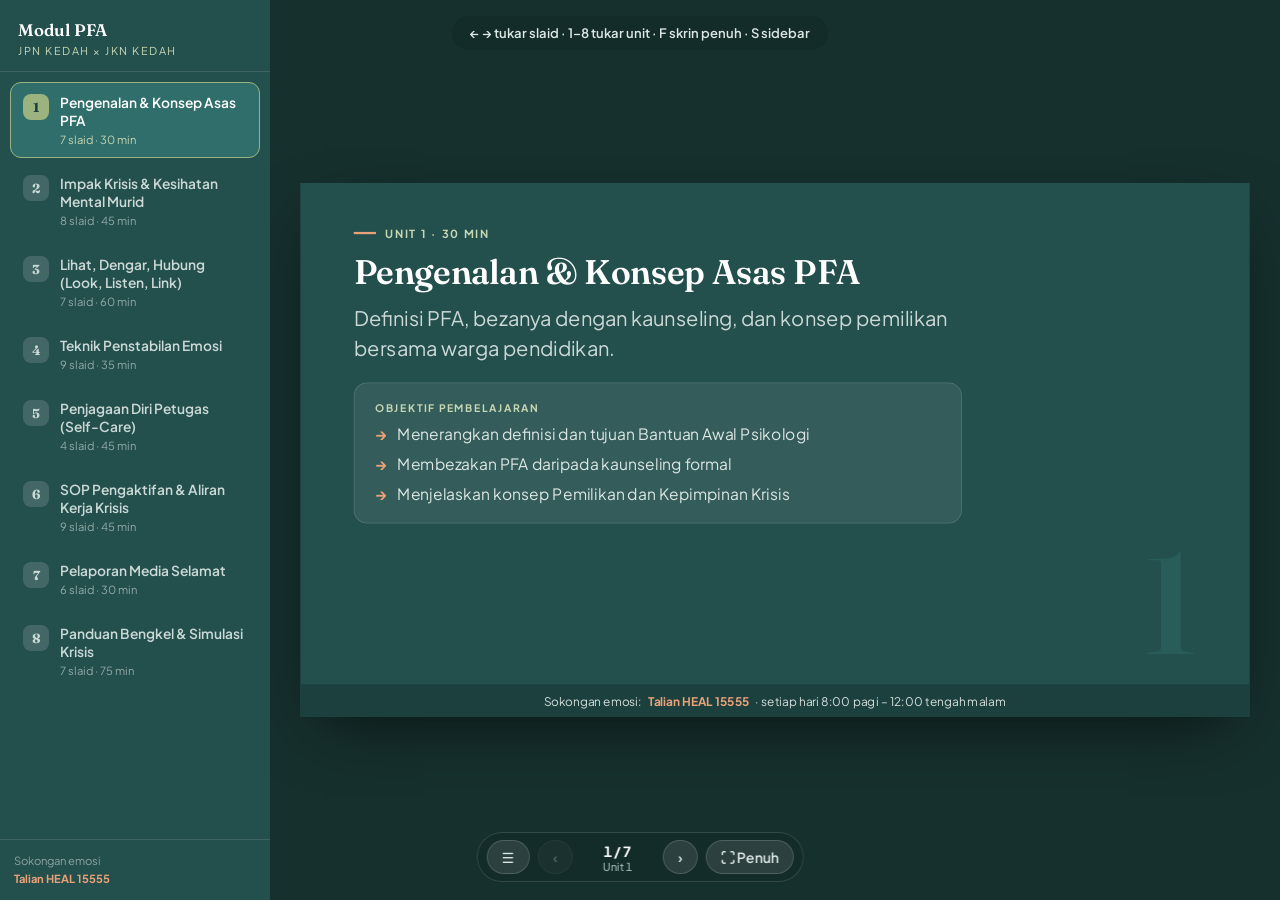
==== slaid.html @ 617cc43a "Add files via upload" ====
<!DOCTYPE html>
<html lang="ms">
<head>
<meta charset="UTF-8">
<meta name="viewport" content="width=device-width, initial-scale=1.0">
<meta name="theme-color" content="#234F4D">
<title>Slaid Modul PFA — 8 Unit · JPN Kedah</title>
<link rel="preconnect" href="https://fonts.googleapis.com">
<link rel="preconnect" href="https://fonts.gstatic.com" crossorigin>
<link href="https://fonts.googleapis.com/css2?family=Fraunces:opsz,wght@9..144,400;9..144,500;9..144,600;9..144,700&family=Plus+Jakarta+Sans:wght@400;500;600;700&display=swap" rel="stylesheet">
<style>
:root{
  --cream:#FAF6EF; --cream-2:#F2ECE0;
  --teal:#2F6E6B; --teal-deep:#234F4D; --teal-xd:#1C403E; --teal-soft:#CFE3E1;
  --sage:#9CB380; --sage-soft:#C7D6B3; --sage-bg:#E7F0E5;
  --amber:#E9A178; --amber-bg:#F7E6DB; --amber-tx:#A85A30;
  --slate:#26403E; --soft:#5A716E; --line:rgba(38,64,62,.14);
  --f-head:'Fraunces',Georgia,serif;
  --f-body:'Plus Jakarta Sans',system-ui,sans-serif;
}
*{box-sizing:border-box;margin:0;padding:0}
html,body{height:100%;overflow:hidden}
body{font-family:var(--f-body);background:#16302E;color:var(--slate);-webkit-font-smoothing:antialiased}

/* ==================== RANGKA ==================== */
.app{display:flex;height:100vh;width:100vw}

/* -------- SIDEBAR -------- */
.sb{
  width:270px;flex:none;background:var(--teal-deep);color:#fff;
  display:flex;flex-direction:column;transition:width .25s ease;overflow:hidden;
}
.sb.tutup{width:0}
.sb-atas{padding:20px 18px 14px;border-bottom:1px solid rgba(255,255,255,.12)}
.sb-atas .jenama{font-family:var(--f-head);font-weight:600;font-size:1.05rem;line-height:1.2;white-space:nowrap}
.sb-atas small{display:block;font-size:.68rem;letter-spacing:.14em;text-transform:uppercase;color:var(--sage-soft);margin-top:.35em}
.sb-list{flex:1;overflow-y:auto;padding:10px 10px 14px}
.sb-list::-webkit-scrollbar{width:6px}
.sb-list::-webkit-scrollbar-thumb{background:rgba(255,255,255,.18);border-radius:99px}
.ub{
  width:100%;text-align:left;font-family:inherit;cursor:pointer;
  background:transparent;border:1px solid transparent;border-radius:11px;
  padding:11px 12px;margin-bottom:5px;color:#CBD9D6;transition:.16s;
  display:flex;gap:11px;align-items:flex-start;
}
.ub:hover{background:rgba(255,255,255,.08);color:#fff}
.ub.on{background:var(--teal);border-color:var(--sage);color:#fff}
.ub .no{
  flex:none;width:26px;height:26px;border-radius:8px;background:rgba(255,255,255,.14);
  display:flex;align-items:center;justify-content:center;
  font-family:var(--f-head);font-weight:700;font-size:.82rem;
}
.ub.on .no{background:var(--sage);color:#1C403E}
.ub .tx{min-width:0;flex:1}
.ub .tx b{display:block;font-size:.86rem;font-weight:600;line-height:1.3;color:#CBD9D6}
.ub.on .tx b{color:#fff}
.ub .tx small{display:block;font-size:.7rem;color:#93AAA7;margin-top:.2em}
.ub.on .tx small{color:var(--sage-soft)}
.sb-bawah{padding:12px 14px;border-top:1px solid rgba(255,255,255,.12);font-size:.7rem;color:#8CA5A2;line-height:1.6}
.sb-bawah b{color:var(--amber)}

/* -------- PENTAS SLAID -------- */
.pentas{
  flex:1;position:relative;display:flex;align-items:center;justify-content:center;
  background:#16302E;overflow:hidden;
}
/* slaid saiz tetap 1280x720 — diskala agar muat. Ini menjamin saiz
   taip yang boleh diramal, tidak kira besar mana skrin projektor. */
.slaid{
  width:1280px;height:720px;flex:none;background:var(--cream);
  transform-origin:center center;position:relative;overflow:hidden;
  box-shadow:0 30px 90px -30px rgba(0,0,0,.7);
}
.slaid.gelap{background:var(--teal-deep);color:#fff}

/* -------- ISI SLAID -------- */
.s-in{position:absolute;inset:0;padding:58px 72px 84px;display:flex;flex-direction:column}
.s-eyebrow{
  font-size:15px;font-weight:700;letter-spacing:.16em;text-transform:uppercase;
  color:var(--teal);display:flex;align-items:center;gap:12px;margin-bottom:18px;flex:none;
}
.s-eyebrow::before{content:"";width:30px;height:3px;background:var(--sage);flex:none}
.gelap .s-eyebrow{color:var(--sage-soft)}
.gelap .s-eyebrow::before{background:var(--amber)}

.s-tajuk{font-family:var(--f-head);font-weight:600;font-size:46px;line-height:1.1;color:var(--slate);flex:none;letter-spacing:-.01em}
.gelap .s-tajuk{color:#fff}
.s-badan{flex:1;display:flex;flex-direction:column;justify-content:center;min-height:0;margin-top:16px;
  font-size:calc(20px * var(--fit,1))}

p.s-teks{font-size:1.35em;line-height:1.5;color:var(--slate)}
.gelap p.s-teks{color:#CBD9D6}
b{color:var(--teal-deep);font-weight:700}
.gelap b{color:var(--sage-soft)}
em{color:var(--teal);font-style:italic}

/* poin */
ul.s-poin{list-style:none;display:flex;flex-direction:column;gap:20px}
ul.s-poin.dua{display:block;columns:2;column-gap:52px}
ul.s-poin.dua li{break-inside:avoid;margin-bottom:16px}
ul.s-poin li{position:relative;padding-left:1.8em;font-size:1.25em;line-height:1.45}
ul.s-poin li::before{
  content:"";position:absolute;left:0;top:.45em;width:.7em;height:.7em;
  border-radius:.2em;background:var(--sage);transform:rotate(45deg);
}
ul.s-poin.padat li{font-size:1.1em}

/* banding */
.s-banding{display:grid;grid-template-columns:1fr 1fr;gap:26px;align-items:start}
.bk{background:#fff;border:1px solid var(--line);border-radius:20px;padding:26px 28px;box-shadow:0 14px 36px -22px rgba(35,79,77,.4)}
.bk h4{font-family:var(--f-head);font-size:1.35em;font-weight:600;color:var(--teal-deep);margin-bottom:16px}
.bk.kanan h4{color:var(--amber-tx)}
.bk ul{list-style:none;display:flex;flex-direction:column;gap:13px}
.bk li{font-size:1.05em;line-height:1.4;padding-left:28px;position:relative;color:var(--slate)}
.bk li::before{content:"";position:absolute;left:2px;top:10px;width:11px;height:11px;border-radius:3px;background:var(--sage);transform:rotate(45deg)}
.bk.kanan li::before{background:var(--amber)}

/* kad */
.s-kad{display:grid;gap:20px}
.s-kad.k2{grid-template-columns:1fr 1fr}
.s-kad.k3{grid-template-columns:repeat(3,1fr)}
.s-kad.k4{grid-template-columns:repeat(2,1fr)}
.kd{background:#fff;border:1px solid var(--line);border-radius:18px;padding:22px 24px;box-shadow:0 12px 30px -20px rgba(35,79,77,.4)}
.kd h4{font-family:var(--f-head);font-size:1.15em;font-weight:600;color:var(--teal-deep);margin-bottom:10px;line-height:1.25}
.kd p{font-size:.95em;line-height:1.5;color:var(--soft)}
.s-kad.k3 .kd h4{font-size:1.05em}
.s-kad.k3 .kd p{font-size:.875em}
.s-kad.k4 .kd{padding:18px 20px}
.s-kad.k4 .kd h4{font-size:1.05em}
.s-kad.k4 .kd p{font-size:.85em}

/* kulit unit */
.kulit-num{font-family:var(--f-head);font-size:190px;font-weight:600;color:var(--teal);opacity:.45;line-height:.8;position:absolute;right:72px;bottom:78px}
.kulit-obj{background:rgba(255,255,255,.08);border:1px solid rgba(255,255,255,.16);border-radius:18px;padding:24px 28px;margin-top:26px;max-width:820px}
.kulit-obj b{display:block;font-size:14px;letter-spacing:.14em;text-transform:uppercase;color:var(--sage-soft);margin-bottom:12px}
.kulit-obj ul{list-style:none;display:flex;flex-direction:column;gap:11px}
.kulit-obj li{font-size:21px;line-height:1.4;color:#DCE7E4;padding-left:30px;position:relative}
.kulit-obj li::before{content:"→";position:absolute;left:0;color:var(--amber);font-weight:700}

/* ==================== KOMPONEN INTERAKTIF ==================== */
.ia-nota{font-size:.95em;color:var(--soft);margin-bottom:16px}

/* piramid */
.ia-pir{display:grid;grid-template-columns:1fr 1fr;gap:34px;align-items:center}
.ia-pir svg{width:100%;max-width:440px;margin:0 auto;display:block}
.ia-pir path{cursor:pointer;transition:opacity .2s}
.ia-pir path:hover{opacity:.85}
.ia-pir path.sel{stroke:var(--slate);stroke-width:4}
.pir-kotak{background:#fff;border:1px solid var(--line);border-radius:18px;padding:24px 26px;min-height:270px}
.pir-kotak .lbl{font-size:.65em;font-weight:700;letter-spacing:.14em;text-transform:uppercase;color:var(--sage)}
.pir-kotak h4{font-family:var(--f-head);font-size:1.3em;color:var(--teal-deep);margin:6px 0 12px}
.pir-kotak p{font-size:.95em;line-height:1.5;color:var(--slate);margin-bottom:10px}
.pir-kotak .siapa{font-size:.85em;color:var(--teal-deep);border-top:1px solid var(--line);padding-top:10px;margin-top:4px}

/* pernafasan */
.ia-nafas{display:flex;flex-direction:column;align-items:center;gap:20px}
.nf-bulat{
  width:300px;height:300px;border-radius:50%;
  background:radial-gradient(circle at 40% 35%,var(--sage-soft),var(--teal));
  display:flex;flex-direction:column;align-items:center;justify-content:center;color:#fff;
  box-shadow:0 26px 60px -26px rgba(47,110,107,.8);transition:transform 1s ease-in-out;
}
.nf-bulat b{font-family:var(--f-head);font-size:52px;line-height:1}
.nf-bulat small{font-size:19px;opacity:.92;margin-top:8px}
.nf-kawal{display:flex;align-items:center;gap:18px}
.nf-btn{
  font-family:inherit;font-size:19px;font-weight:600;cursor:pointer;color:#fff;
  background:var(--teal);border:none;border-radius:12px;padding:12px 28px;transition:.16s;
}
.nf-btn:hover{background:var(--teal-deep)}
.nf-kira{font-size:19px;color:var(--soft);font-weight:600}

/* grounding */
.ia-gr{display:flex;flex-direction:column;gap:12px}
.gr-b{
  display:flex;align-items:center;gap:24px;background:#fff;border:1px solid var(--line);
  border-radius:16px;padding:16px 26px;transition:.25s;
}
.gr-b.aktif{background:var(--sage-bg);border-color:var(--sage);transform:scale(1.02)}
.gr-b .n{font-family:var(--f-head);font-size:2.2em;font-weight:600;color:var(--sage);width:60px;text-align:center;flex:none;line-height:1}
.gr-b b{font-size:1.2em;color:var(--slate);display:block}
.gr-b small{font-size:.95em;color:var(--soft)}

/* validasi */
.ia-val{display:flex;flex-direction:column;gap:14px}
.vl{display:grid;grid-template-columns:1fr 1fr;gap:0;border-radius:16px;overflow:hidden;border:1px solid var(--line)}
.vl>div{padding:16px 22px}
.vl .elak{background:var(--amber-bg)}
.vl .ganti{background:var(--sage-bg);border-left:1px solid var(--line)}
.vl .lbl{font-size:.6em;font-weight:700;letter-spacing:.1em;text-transform:uppercase;margin-bottom:6px;opacity:.75}
.vl .elak .lbl{color:var(--amber-tx)}
.vl .ganti .lbl{color:#3C6B3A}
.vl p{font-size:1em;line-height:1.4;color:var(--slate)}

/* kotak nota bawah slaid */
.s-nota{
  flex:none;margin-top:18px;border-radius:14px;padding:16px 22px;font-size:19px;line-height:1.45;
  background:var(--sage-bg);border:1px solid #CADFC4;
}
.s-nota.amber{background:var(--amber-bg);border-color:#F0CDB6}
.s-nota .lbl{font-weight:700;font-size:14px;letter-spacing:.08em;text-transform:uppercase;color:#3C6B3A;display:block;margin-bottom:5px}
.s-nota.amber .lbl{color:var(--amber-tx)}

/* jalur HEAL pada setiap slaid */
.s-heal{
  position:absolute;left:0;right:0;bottom:0;height:44px;background:var(--slate);
  color:#D3DEDC;font-size:16px;display:flex;align-items:center;justify-content:center;gap:8px;
}
.s-heal b{color:var(--amber)}
.gelap .s-heal{background:var(--teal-xd)}

/* nombor slaid dalam unit */
.s-kaki{position:absolute;right:24px;bottom:56px;font-size:15px;font-weight:600;color:var(--soft)}
.gelap .s-kaki{color:#7E9996}

/* ==================== KAWALAN ==================== */
.kawal{
  position:fixed;bottom:18px;left:50%;transform:translateX(-50%);z-index:50;
  display:flex;align-items:center;gap:8px;
  background:rgba(20,44,42,.92);backdrop-filter:blur(8px);
  border:1px solid rgba(255,255,255,.14);border-radius:999px;padding:7px 9px;
  transition:opacity .4s ease;
}
.kawal.lesap{opacity:0;pointer-events:none}
.kawal button{
  font-family:inherit;font-size:14px;font-weight:600;cursor:pointer;color:#DCE7E4;
  background:rgba(255,255,255,.1);border:1px solid rgba(255,255,255,.16);
  border-radius:999px;padding:7px 14px;transition:.15s;white-space:nowrap;
}
.kawal button:hover{background:rgba(255,255,255,.22);color:#fff}
.kawal button:disabled{opacity:.3;cursor:default}
.kawal .kira{font-size:14px;font-weight:700;color:#fff;padding:0 10px;min-width:74px;text-align:center;font-variant-numeric:tabular-nums}
.kawal .kira small{display:block;font-size:11px;font-weight:500;color:#9FB5B2}

.tip{
  position:fixed;top:16px;left:50%;transform:translateX(-50%);z-index:60;
  background:rgba(20,44,42,.94);color:#DCE7E4;font-size:13px;font-weight:600;
  padding:9px 18px;border-radius:999px;transition:opacity .6s;pointer-events:none;
}

/* zon ketuk */
.zon{position:absolute;top:0;bottom:70px;width:14%;z-index:20;cursor:pointer}
.zon.kiri{left:0}.zon.kanan{right:0}

@media(max-width:720px){
  .sb{position:fixed;inset:0 auto 0 0;z-index:70;box-shadow:0 0 60px rgba(0,0,0,.5)}
  .kawal{bottom:10px}
}
</style>
</head>
<body>

<div class="app">
  <aside class="sb" id="sb">
    <div class="sb-atas">
      <div class="jenama">Modul PFA</div>
      <small>JPN Kedah × JKN Kedah</small>
    </div>
    <div class="sb-list" id="sbList"></div>
    <div class="sb-bawah">
      Sokongan emosi<br><b>Talian HEAL 15555</b>
    </div>
  </aside>

  <div class="pentas" id="pentas">
    <div class="zon kiri" id="zonKiri"></div>
    <div class="zon kanan" id="zonKanan"></div>
    <div class="slaid" id="slaid"></div>
  </div>
</div>

<div class="kawal">
  <button id="bSb" title="Sembunyi/papar senarai unit">☰</button>
  <button id="bPrev">‹</button>
  <div class="kira"><span id="kNo">1 / 1</span><small id="kUnit">Unit 1</small></div>
  <button id="bNext">›</button>
  <button id="bFull" title="Skrin penuh (F)">⛶ Penuh</button>
</div>

<div class="tip" id="tip">← → tukar slaid · 1–8 tukar unit · F skrin penuh · S sidebar</div>

<script src="content.js"></script>
<script>
(function(){
  'use strict';

  /* ---------- pembantu ---------- */
  const $ = s => document.querySelector(s);
  function bersih(t){
    /* {{ISTILAH}} → teks biasa (tooltip tidak berguna semasa dibentangkan) */
    return String(t == null ? '' : t).replace(/\{\{(.+?)\}\}/g, '$1');
  }

  /* ==========================================================
     BINA SLAID DARIPADA content.js
     Setiap unit: 1 slaid kulit + 1 slaid bagi setiap seksyen
     ========================================================== */
  const DECK = UNITS.map(u => {
    const slaid = [];

    /* --- kulit unit --- */
    slaid.push({ jenis:'kulit', unit:u });

    /* --- seksyen --- */
    u.seksyen.forEach(s => slaid.push({ jenis:'seksyen', unit:u, s }));

    return { unit:u, slaid };
  });

  let iu = 0, is = 0;   // indeks unit, indeks slaid dalam unit

  /* ==========================================================
     PENGHASIL HTML BAGI SETIAP JENIS SLAID
     ========================================================== */

  function htmlKulit(u){
    return `
      <div class="s-in">
        <div class="s-eyebrow">Unit ${u.id} · ${bersih(u.tempoh)}</div>
        <h1 class="s-tajuk">${bersih(u.tajuk)}</h1>
        <div class="s-badan" style="justify-content:flex-start">
          <p class="s-teks" style="max-width:900px">${bersih(u.ringkas)}</p>
          <div class="kulit-obj">
            <b>Objektif Pembelajaran</b>
            <ul>${u.objektif.map(o=>`<li>${bersih(o)}</li>`).join('')}</ul>
          </div>
        </div>
        <div class="kulit-num">${u.id}</div>
      </div>`;
  }

  function htmlBawa(u){
    return `
      <div class="s-in">
        <div class="s-eyebrow">Unit ${u.id} · Poin Bawa Balik</div>
        <h1 class="s-tajuk">Tiga perkara untuk diingat</h1>
        <div class="s-badan">
          <ul class="s-poin">
            ${u.bawaBalik.map(b=>`<li>${bersih(b)}</li>`).join('')}
          </ul>
        </div>
      </div>`;
  }

  function htmlSeksyen(u, s, no, jum){
    let badan = '';
    let tajuk = s.tajuk ? bersih(s.tajuk) : bersih(u.tajuk);

    if (s.j === 'prosa') {
      badan = `<p class="s-teks">${bersih(s.teks)}</p>`;
      tajuk = s.tajuk ? bersih(s.tajuk) : bersih(u.tajuk);
    }

    if (s.j === 'poin') {
      const n = s.items.length;
      const kelas = n > 8 ? ' dua' : (n > 4 ? ' padat' : '');
      badan = `<ul class="s-poin${kelas}">
        ${s.items.map(i=>`<li>${bersih(i.t)}</li>`).join('')}
      </ul>`;
    }

    if (s.j === 'banding') {
      badan = `<div class="s-banding">
        <div class="bk"><h4>${bersih(s.kiri.tajuk)}</h4>
          <ul>${s.kiri.items.map(i=>`<li>${bersih(i)}</li>`).join('')}</ul></div>
        <div class="bk kanan"><h4>${bersih(s.kanan.tajuk)}</h4>
          <ul>${s.kanan.items.map(i=>`<li>${bersih(i)}</li>`).join('')}</ul></div>
      </div>`;
    }

    if (s.j === 'kad') {
      const n = s.items.length;
      const kelas = n <= 2 ? 'k2' : (n === 3 ? 'k3' : 'k4');
      badan = `<div class="s-kad ${kelas}">
        ${s.items.map(i=>`<div class="kd">
          <h4>${bersih(i.tajuk)}</h4><p>${bersih(i.isi)}</p>
        </div>`).join('')}
      </div>`;
    }

    if (s.j === 'ia') {
      badan = `${s.nota ? `<div class="ia-nota">${bersih(s.nota)}</div>` : ''}
        <div data-ia="${s.komponen}"></div>`;
    }

    return `
      <div class="s-in">
        <div class="s-eyebrow">Unit ${u.id} · ${bersih(u.tajuk)}</div>
        <h1 class="s-tajuk">${tajuk}</h1>
        <div class="s-badan">${badan}</div>
        <div class="s-kaki">${no} / ${jum}</div>
      </div>`;
  }

  /* ==========================================================
     KOMPONEN INTERAKTIF (versi besar untuk projektor)
     ========================================================== */

  function pasangPiramid(el){
    const pts = [
      'M640 60 L735 200 L545 200 Z',
      'M545 200 L735 200 L810 330 L470 330 Z',
      'M470 330 L810 330 L890 465 L390 465 Z',
      'M390 465 L890 465 L975 610 L305 610 Z'
    ];
    const urut = [3,2,1,0];   // atas → bawah = lapisan 4,3,2,1
    el.innerHTML = `<div class="ia-pir">
      <svg viewBox="240 40 800 600">
        ${pts.map((d,i)=>`<path d="${d}" fill="${PIRAMID[urut[i]].warna}" data-l="${urut[i]}"/>`).join('')}
        ${pts.map((d,i)=>{
          const L = PIRAMID[urut[i]];
          const y = [150, 275, 410, 555][i];
          return `<text x="640" y="${y}" text-anchor="middle" fill="#fff"
                   font-size="30" font-weight="700" font-family="Fraunces,serif"
                   style="pointer-events:none">${L.no}</text>`;
        }).join('')}
      </svg>
      <div class="pir-kotak" id="pirBox"></div>
    </div>`;

    const kotak = el.querySelector('#pirBox');
    function papar(i){
      const L = PIRAMID[i];
      kotak.innerHTML = `<div class="lbl">Lapisan ${L.no} · ${bersih(L.en)}</div>
        <h4>${bersih(L.nama)}</h4>
        <p><b>Fokus:</b> ${bersih(L.fokus)}</p>
        <p><b>Aplikasi:</b> ${bersih(L.aplikasi)}</p>
        <div class="siapa"><b>Diterajui:</b> ${bersih(L.siapa)}</div>`;
      el.querySelectorAll('path').forEach(p=>p.classList.toggle('sel', +p.dataset.l === i));
    }
    el.querySelectorAll('path').forEach(p=>{
      p.onclick = () => papar(+p.dataset.l);
    });
    papar(2);   // mula pada Lapisan 3 — tempat PFA berada
  }

  function pasangNafas(el){
    el.innerHTML = `<div class="ia-nafas">
      <div class="nf-bulat" id="nfB"><b id="nfF">4·7·8</b><small id="nfS">tekan mula</small></div>
      <div class="nf-kawal">
        <button class="nf-btn" id="nfGo">Mula</button>
        <span class="nf-kira" id="nfK">Kitaran 0</span>
      </div>
    </div>`;
    const fasa = [
      { n:'Tarik nafas', d:4, sk:1.16 },
      { n:'Tahan',       d:7, sk:1.16 },
      { n:'Hembus',      d:8, sk:.80 }
    ];
    let jalan=false, fi=0, baki=0, kit=0, timer=null;
    const B=el.querySelector('#nfB'), F=el.querySelector('#nfF'),
          S=el.querySelector('#nfS'), K=el.querySelector('#nfK'),
          G=el.querySelector('#nfGo');

    function mulaFasa(){
      const f = fasa[fi];
      baki = f.d;
      S.textContent = f.n;
      B.style.transitionDuration = f.d + 's';
      B.style.transform = 'scale(' + f.sk + ')';
      F.textContent = baki;
    }
    function detik(){
      baki--;
      if (baki <= 0){
        fi++;
        if (fi >= fasa.length){ fi = 0; kit++; K.textContent = 'Kitaran ' + kit; }
        mulaFasa();
      } else {
        F.textContent = baki;
      }
    }
    G.onclick = () => {
      jalan = !jalan;
      if (jalan){
        G.textContent = 'Henti'; fi = 0; mulaFasa();
        timer = setInterval(detik, 1000);
      } else {
        G.textContent = 'Mula'; clearInterval(timer);
        B.style.transitionDuration = '.6s'; B.style.transform = 'scale(1)';
        F.textContent = '4·7·8'; S.textContent = 'tekan mula';
      }
    };
    el._henti = () => { clearInterval(timer); };
  }

  function pasangGrounding(el){
    el.innerHTML = `<div class="ia-gr">
      ${GROUNDING.map((g,i)=>`<div class="gr-b" data-i="${i}">
        <div class="n">${g.n}</div>
        <div><b>${bersih(g.deria)}</b><small>${bersih(g.arahan)}</small></div>
      </div>`).join('')}
    </div>`;
    let i = -1, timer = null;
    const baris = el.querySelectorAll('.gr-b');
    baris.forEach(b => b.onclick = () => {
      i = +b.dataset.i;
      baris.forEach((x,n)=>x.classList.toggle('aktif', n === i));
    });
    el._henti = () => clearInterval(timer);
  }

  function pasangValidasi(el){
    el.innerHTML = `<div class="ia-val">
      ${VALIDASI.map(v=>`<div class="vl">
        <div class="elak"><div class="lbl">Elakkan · ${bersih(v.kategori)}</div><p>${bersih(v.buruk)}</p></div>
        <div class="ganti"><div class="lbl">Gantikan dengan</div><p>${bersih(v.baik)}</p></div>
      </div>`).join('')}
    </div>`;
  }

  const IA = { piramid:pasangPiramid, nafas:pasangNafas, grounding:pasangGrounding, validasi:pasangValidasi };

  /* ==========================================================
     PAPARAN
     ========================================================== */
  const slaidEl = $('#slaid');
  let iaAktif = null;

  function render(){
    const d = DECK[iu];
    const item = d.slaid[is];
    if (iaAktif && iaAktif._henti) iaAktif._henti();
    iaAktif = null;

    slaidEl.classList.toggle('gelap', item.jenis === 'kulit');

    let html = '';
    if (item.jenis === 'kulit')        html = htmlKulit(item.unit);
    else if (item.jenis === 'bawa')    html = htmlBawa(item.unit);
    else                               html = htmlSeksyen(item.unit, item.s, is, d.slaid.length - 1);

    slaidEl.innerHTML = html +
      `<div class="s-heal">Sokongan emosi: <b>Talian HEAL 15555</b> · setiap hari 8:00 pagi – 12:00 tengah malam</div>`;

    /* pasang komponen interaktif jika ada */
    const kotakIA = slaidEl.querySelector('[data-ia]');
    if (kotakIA){
      const f = IA[kotakIA.dataset.ia];
      if (f){ f(kotakIA); iaAktif = kotakIA; }
    }

    autoSuai();

    $('#kNo').textContent = (is + 1) + ' / ' + d.slaid.length;
    $('#kUnit').textContent = 'Unit ' + d.unit.id;
    $('#bPrev').disabled = (iu === 0 && is === 0);
    $('#bNext').disabled = (iu === DECK.length - 1 && is === d.slaid.length - 1);

    document.querySelectorAll('.ub').forEach((b,n)=>b.classList.toggle('on', n === iu));
    muat();
  }

  /* Auto-suai: kecilkan teks sedikit demi sedikit sehingga kandungan
     muat dalam tinggi slaid. Melindungi daripada limpahan jika kandungan
     dikemas kini kemudian. */
  function autoSuai(){
    const badan = slaidEl.querySelector('.s-badan');
    if (!badan) return;
    let f = 1;
    badan.style.setProperty('--fit', f);
    let jaga = 0;
    while (badan.scrollHeight > badan.clientHeight + 1 && f > 0.60 && jaga < 24){
      f -= 0.04; jaga++;
      badan.style.setProperty('--fit', f.toFixed(2));
    }
  }

  /* skala slaid 1280x720 supaya muat dalam pentas */
  function muat(){
    const p = $('#pentas');
    const sk = Math.min(p.clientWidth / 1280, p.clientHeight / 720) * 0.94;
    slaidEl.style.transform = 'scale(' + sk + ')';
  }

  function pergiUnit(n){
    if (n < 0 || n >= DECK.length) return;
    iu = n; is = 0; render();
  }
  function seterusnya(){
    const d = DECK[iu];
    if (is < d.slaid.length - 1){ is++; render(); }
    else if (iu < DECK.length - 1){ iu++; is = 0; render(); }
  }
  function sebelum(){
    if (is > 0){ is--; render(); }
    else if (iu > 0){ iu--; is = DECK[iu].slaid.length - 1; render(); }
  }

  /* ---------- sidebar ---------- */
  $('#sbList').innerHTML = DECK.map((d,i)=>`
    <button class="ub" data-u="${i}">
      <span class="no">${d.unit.id}</span>
      <span class="tx"><b>${bersih(d.unit.tajuk)}</b><small>${d.slaid.length} slaid · ${bersih(d.unit.tempoh)}</small></span>
    </button>`).join('');
  document.querySelectorAll('.ub').forEach(b => b.onclick = () => pergiUnit(+b.dataset.u));

  /* ---------- kawalan ---------- */
  $('#bNext').onclick = seterusnya;
  $('#bPrev').onclick = sebelum;
  $('#zonKanan').onclick = seterusnya;
  $('#zonKiri').onclick = sebelum;
  $('#bSb').onclick = () => { $('#sb').classList.toggle('tutup'); setTimeout(muat, 280); };
  $('#bFull').onclick = () => {
    if (!document.fullscreenElement) document.documentElement.requestFullscreen().catch(()=>{});
    else document.exitFullscreen().catch(()=>{});
  };

  document.addEventListener('keydown', e => {
    if (e.ctrlKey || e.metaKey || e.altKey) return;
    if (e.key === 'ArrowRight' || e.key === 'PageDown' || e.key === ' '){ e.preventDefault(); seterusnya(); }
    else if (e.key === 'ArrowLeft' || e.key === 'PageUp'){ e.preventDefault(); sebelum(); }
    else if (e.key === 'Home'){ is = 0; render(); }
    else if (e.key === 'End'){ is = DECK[iu].slaid.length - 1; render(); }
    else if (e.key >= '1' && e.key <= '8'){ pergiUnit(+e.key - 1); }
    else if (e.key === 's' || e.key === 'S'){ $('#bSb').click(); }
    else if (e.key === 'f' || e.key === 'F'){ $('#bFull').click(); }
  });

  /* sapuan skrin */
  let x0 = null, y0 = null;
  document.addEventListener('touchstart', e => { x0 = e.touches[0].clientX; y0 = e.touches[0].clientY; }, {passive:true});
  document.addEventListener('touchend', e => {
    if (x0 === null) return;
    const dx = e.changedTouches[0].clientX - x0, dy = e.changedTouches[0].clientY - y0;
    if (Math.abs(dx) > 60 && Math.abs(dx) > Math.abs(dy)) dx < 0 ? seterusnya() : sebelum();
    x0 = null; y0 = null;
  }, {passive:true});

  /* Kawalan lesap apabila tetikus diam — supaya slaid penuh tidak terhalang
     semasa pembentangan. Ia muncul semula sebaik tetikus digerakkan. */
  (function(){
    const bar = document.querySelector('.kawal');
    let t = null;
    function bangun(){
      bar.classList.remove('lesap');
      clearTimeout(t);
      t = setTimeout(()=> bar.classList.add('lesap'), 2600);
    }
    ['mousemove','keydown','touchstart','click'].forEach(ev =>
      document.addEventListener(ev, bangun, {passive:true}));
    bar.addEventListener('mouseenter', ()=>{ clearTimeout(t); bar.classList.remove('lesap'); });
    bangun();
  })();

  window.addEventListener('resize', muat);
  document.addEventListener('fullscreenchange', () => setTimeout(muat, 120));

  setTimeout(()=>{ $('#tip').style.opacity = '0'; }, 5200);
  render();
})();
</script>
</body>
</html>
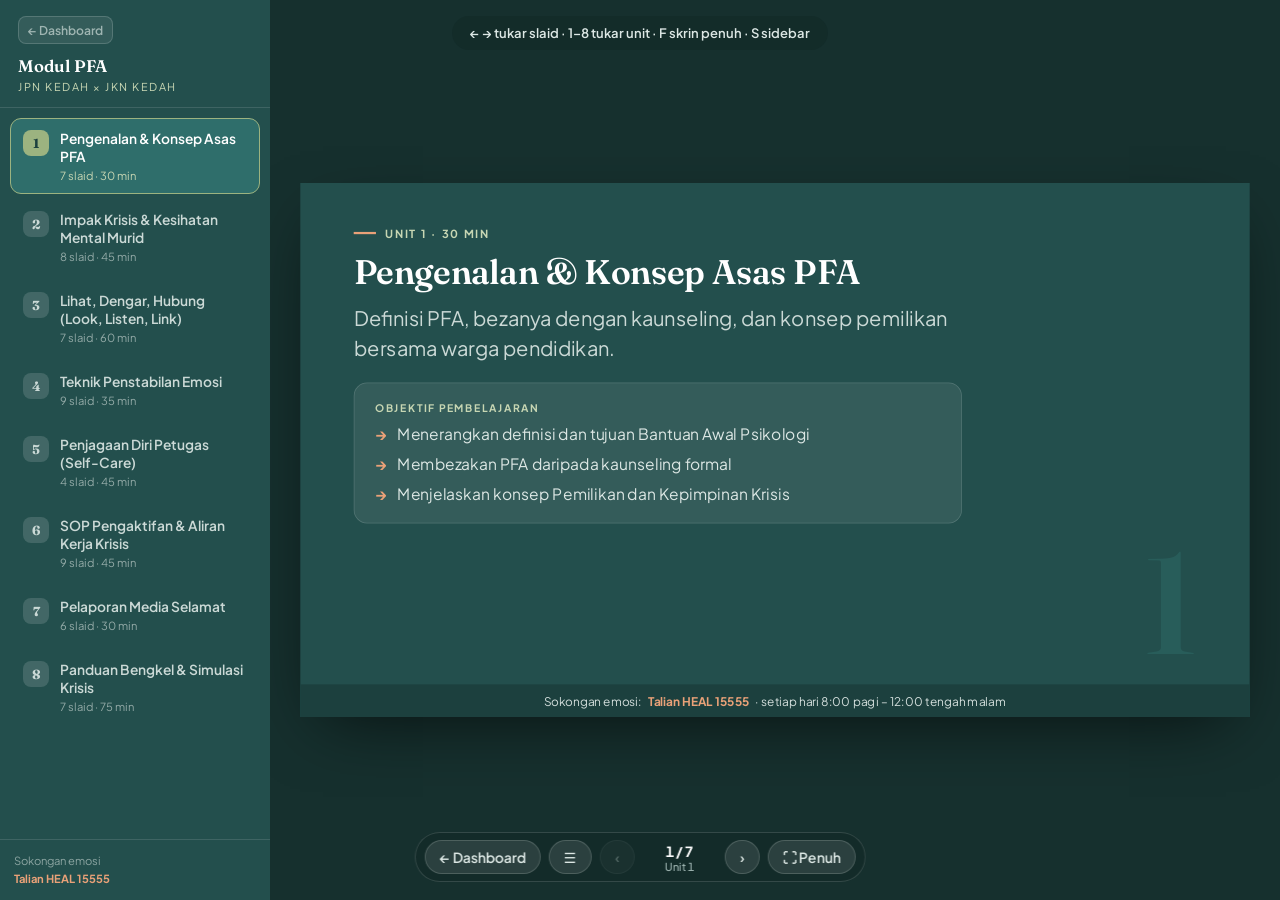
==== commit 0a907244: "Update slaid1.2.1.html" ====
--- a/slaid.html
+++ b/slaid.html
@@ -31,7 +31,13 @@
   display:flex;flex-direction:column;transition:width .25s ease;overflow:hidden;
 }
 .sb.tutup{width:0}
-.sb-atas{padding:20px 18px 14px;border-bottom:1px solid rgba(255,255,255,.12)}
+.sb-atas{padding:16px 18px 14px;border-bottom:1px solid rgba(255,255,255,.12)}
+.sb-balik{
+  display:inline-block;text-decoration:none;font-size:.76rem;font-weight:600;
+  color:#9FB5B2;background:rgba(255,255,255,.08);border:1px solid rgba(255,255,255,.16);
+  border-radius:8px;padding:.4em .75em;margin-bottom:12px;transition:.15s;
+}
+.sb-balik:hover{background:rgba(255,255,255,.2);color:#fff}
 .sb-atas .jenama{font-family:var(--f-head);font-weight:600;font-size:1.05rem;line-height:1.2;white-space:nowrap}
 .sb-atas small{display:block;font-size:.68rem;letter-spacing:.14em;text-transform:uppercase;color:var(--sage-soft);margin-top:.35em}
 .sb-list{flex:1;overflow-y:auto;padding:10px 10px 14px}
@@ -229,6 +235,12 @@
 }
 .kawal button:hover{background:rgba(255,255,255,.22);color:#fff}
 .kawal button:disabled{opacity:.3;cursor:default}
+.kawal .kbalik{
+  font-family:inherit;font-size:14px;font-weight:600;text-decoration:none;color:#DCE7E4;
+  background:rgba(255,255,255,.1);border:1px solid rgba(255,255,255,.16);
+  border-radius:999px;padding:7px 14px;transition:.15s;white-space:nowrap;
+}
+.kawal .kbalik:hover{background:rgba(255,255,255,.22);color:#fff}
 .kawal .kira{font-size:14px;font-weight:700;color:#fff;padding:0 10px;min-width:74px;text-align:center;font-variant-numeric:tabular-nums}
 .kawal .kira small{display:block;font-size:11px;font-weight:500;color:#9FB5B2}
 
@@ -253,6 +265,7 @@
 <div class="app">
   <aside class="sb" id="sb">
     <div class="sb-atas">
+      <a class="sb-balik" href="index.html">← Dashboard</a>
       <div class="jenama">Modul PFA</div>
       <small>JPN Kedah × JKN Kedah</small>
     </div>
@@ -270,6 +283,7 @@
 </div>
 
 <div class="kawal">
+  <a class="kbalik" href="index.html" title="Kembali ke dashboard">← Dashboard</a>
   <button id="bSb" title="Sembunyi/papar senarai unit">☰</button>
   <button id="bPrev">‹</button>
   <div class="kira"><span id="kNo">1 / 1</span><small id="kUnit">Unit 1</small></div>
